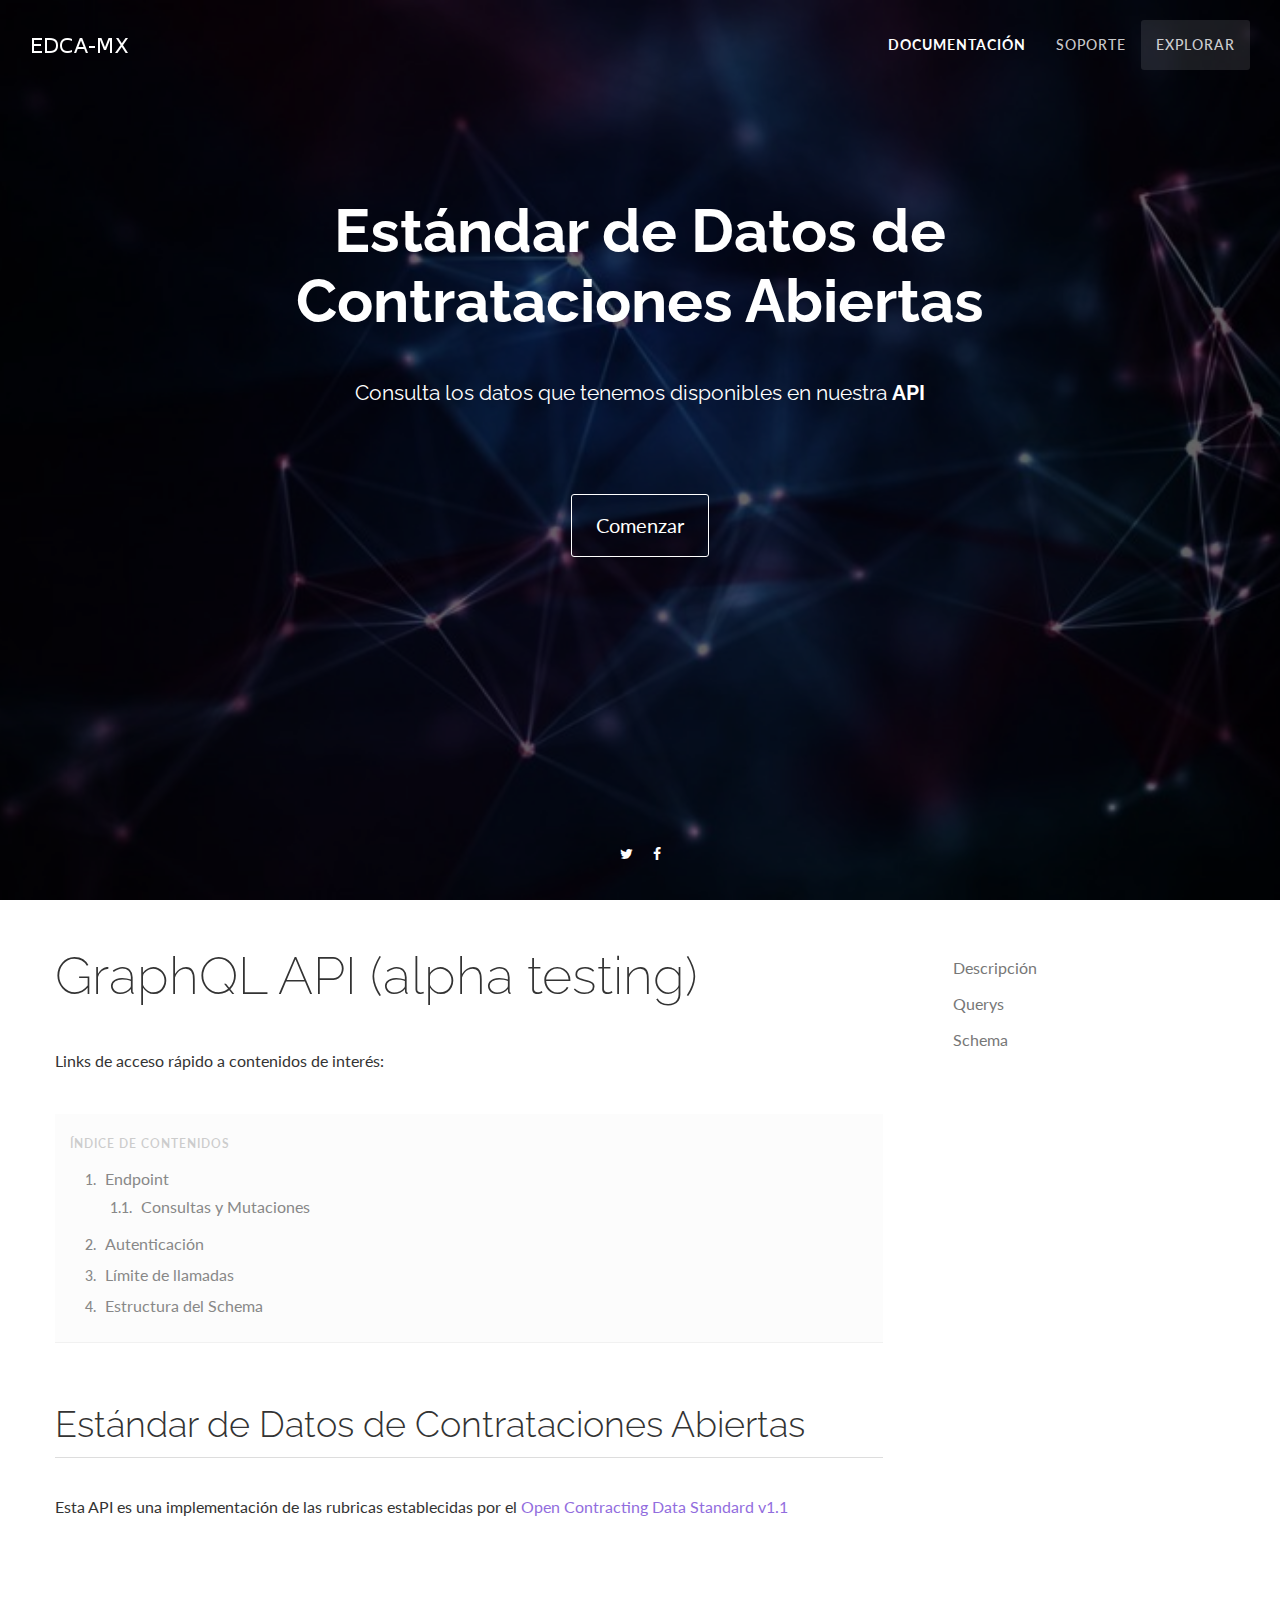
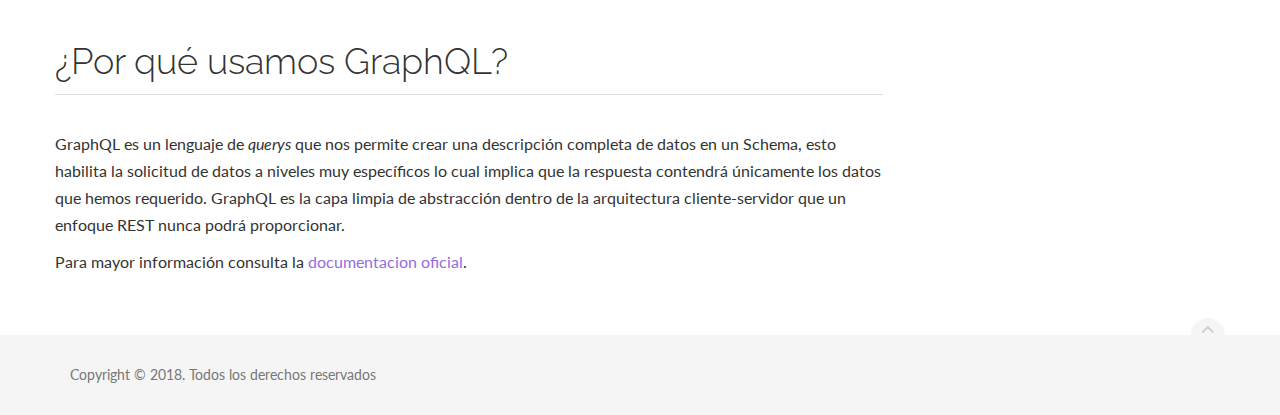
==== index.html @ fe16a972 "Add docs" ====
<!DOCTYPE html>
<html lang="en">
  <head>
    <meta charset="utf-8">
    <meta http-equiv="X-UA-Compatible" content="IE=edge">
    <meta name="viewport" content="width=device-width, initial-scale=1">
    <meta name="description" content="">
    <meta name="keywords" content="">

    <title>API-Docs</title>

    <!-- Styles -->
    <link href="assets/css/theDocs.all.css" rel="stylesheet">
    <link href="assets/css/custom.css" rel="stylesheet">
    <link href="assets/css/skin/skin-purple.css" rel="stylesheet">

    <!-- Fonts -->
    <link href='http://fonts.googleapis.com/css?family=Raleway:100,300,400,500%7CLato:300,400' rel='stylesheet' type='text/css'>

    <!-- Favicons -->
    <link rel="apple-touch-icon" href="/apple-touch-icon.png">
    <link rel="icon" href="assets/img/favicon.png">
  </head>

  <body>

    <header class="site-header navbar-fullwidth navbar-transparent">

      <!-- Top navbar & branding -->
      <nav class="navbar navbar-default">
        <div class="container">

          <!-- Toggle buttons and brand -->
          <div class="navbar-header">
            <button type="button" class="navbar-toggle" data-toggle="collapse" data-target="#navbar" aria-expanded="true" aria-controls="navbar">
              <span class="glyphicon glyphicon-option-vertical"></span>
            </button>

            <button type="button" class="navbar-toggle for-sidebar" data-toggle="offcanvas">
              <span class="icon-bar"></span>
              <span class="icon-bar"></span>
              <span class="icon-bar"></span>
            </button>

            <a class="navbar-brand" href="index.html"><img src="assets/img/logo.png" alt="logo"></a>
          </div>
          <!-- END Toggle buttons and brand -->

          <!-- Top navbar -->
          <div id="navbar" class="navbar-collapse collapse" aria-expanded="true" role="banner">
            <ul class="nav navbar-nav navbar-right">
              <li class="active"><a href="overview.html">Documentación</a></li>

              <li><a href="https://github.com/EDCA-MX/API/issues" target="_blank">Soporte</a></li>
              <li class="hero"><a href="https://tm-api-tests.herokuapp.com/">Explorar</a></li>
            </ul>
          </div>
          <!-- END Top navbar -->

        </div>
      </nav>
      <!-- END Top navbar & branding -->
      
      <!-- Banner -->
      <div class="banner banner-full-height overlay-black" style="background-image: url(assets/img/banner1.jpg);">
        <div class="container text-center">
          <h1><b>Estándar de Datos de Contrataciones Abiertas</b></h1>
          <h5>Consulta los datos que tenemos disponibles en nuestra <strong>API</strong> </h5>
          <br><br><br><br>
          <p><a class="btn btn-white btn-xl btn-outline" href="#comenzar" role="button"> Comenzar </a></p>
        </div>

        <ul class="social-icons">
          <li><a href="https://twitter.com/integridadmx"><i class="fa fa-twitter"></i></a></li>
          <li><a href="https://www.facebook.com/TransparenciaMexicana"><i class="fa fa-facebook"></i></a></li>
        </ul>
      </div>
      <!-- END Banner -->
      
    </header>


    <main id="comenzar" class="container">
      <div class="row">

        <!-- Main content -->
        <article class="col-md-9 col-sm-9 main-content" role="main">
          
          <header >
            <h1>GraphQL API (alpha testing) </h1>
            <p>Links de acceso rápido a contenidos de interés:</p>
            <ol class="toc">
              <li>
                <a href="overview.html#endpoint">Endpoint</a>
                <ol>
                  <li><a href="overview.html#mutationsnquerys">Consultas y Mutaciones</a></li>
                </ol>
              </li>
              <li><a href="#">Autenticación</a></li>
              <li><a href="#">Límite de llamadas</a></li>
              <li><a href="#">Estructura del Schema</a></li>
            </ol>
          </header>

          <section>
              <h2>Estándar de Datos de Contrataciones Abiertas</h2>
              <p>Esta API es una implementación de las rubricas establecidas por el <a href="http://standard.open-contracting.org/latest/en/">Open Contracting Data Standard v1.1</a></p>
            </section>

          <section>
            <h2>¿Por qué usamos GraphQL?</h2>
            <p></p>
            <p>GraphQL es un lenguaje de <i>querys</i> que nos permite crear una descripción completa de datos en un Schema, esto habilita la solicitud de datos a niveles muy específicos lo cual implica que la respuesta contendrá únicamente los datos que hemos requerido. GraphQL es la capa limpia de abstracción dentro de la arquitectura cliente-servidor que un enfoque REST nunca podrá proporcionar.</p>
            <p>Para mayor información consulta la <a href="http://graphql.org/">documentacion oficial</a>.</p>

          </section>
          
        </article>
        <!-- END Main content -->

        <!-- Sidebar -->
        <aside class="col-md-3 col-sm-3 sidebar">

          <ul class="sidenav dropable sticky">
            <li><a href="overview.html">Descripción</a>
              <ul>
                <li><a href="overview.html#endpoint">Endpoint</a></li>
                <li><a href="overview.html">Autenticación</a></li>
                <li><a href="overview.html">Limite de llamadas</a></li>
                <li><a href="overview.html">Estructura del Schema</a></li>
              </ul>
            </li>
            <li>
              <a  href="querys.html">Querys</a>
              <ul>
                  <li><a href="querys.html#publisher">Publicador</a></li>
                  <li><a href="querys.html#tenderers">Licitantes</a></li>
                  <li><a href="querys.html#budget">Presupuesto</a></li>
                </ul>
            </li>
          
            <li>
              <a href="schema.html">Schema</a>
              <ul>
                <li><a href="schema.html#global_data">Datos Globales</a></li>
                <li><a href="schema.html#parties">Organizaciones</a></li>
                <li><a href="schema.html#planning">Planeación</a></li>
                <li><a href="schema.html#tender">Licitación</a></li>
              </ul>
            </li>


            <!-- <li>
              <a href="#">Menu level</a>
              <ul class="dropable">
                <li><a href="#">Level 1</a></li>
                <li>
                  <a href="#">Level 1</a>
                  <ul>
                    <li><a href="#">Level 2</a></li>
                    <li>
                      <a href="#">Level 2</a>
                      <ul>
                        <li><a href="#">Level 3</a></li>
                        <li><a href="#">Level 3</a></li>
                      </ul>
                    </li>
                    <li><a href="#">Level 2</a></li>
                  </ul>
                </li>
                <li><a href="#">Level 1</a></li>
                <li><a href="#">Level 1</a></li>
              </ul>
            </li> -->

          </ul>

        </aside>
        <!-- END Sidebar -->


      </div>
    </main>

    <!-- Footer -->
    <footer class="site-footer">
      <div class="container">
        <a id="scroll-up" href="#"><i class="fa fa-angle-up"></i></a>

        <div class="row">
          <div class="col-md-6 col-sm-6">
            <p>Copyright &copy; 2018. Todos los derechos reservados</p>
          </div>
          <div class="col-md-6 col-sm-6">
            <ul class="footer-menu">
              <!-- <li><a href="page_changelog.html">Actualizaciones</a></li>
              <li><a href="mailto:support@thetheme.io">Contacto</a></li> -->
            </ul>
          </div>
        </div>
      </div>
    </footer>
    <!-- END Footer -->

    <!-- Scripts -->
    <script src="assets/js/theDocs.all.js"></script>
    <script src="assets/js/custom.js"></script>

  </body>
</html>
---- assets/css/custom.css ----
.code-snippet .code-preview::after {
    content: "Ejemplo";
  }
---- assets/css/skin/skin-purple.css ----
.navbar-default.navbar-light li > a:focus,
.navbar-default.navbar-light li > a:hover,
.navbar-default.navbar-light .active > a,
.navbar-default.navbar-light .active > a:focus,
.navbar-default.navbar-light .active > a:hover,
.navbar-default.navbar-light .open > a:focus,
.navbar-default.navbar-light .open > a:hover,
.navbar-default.navbar-light .open > a,
.sidenav a.active,
.sidenav a:hover,
.sidenav > li > a.active,
.sidenav > li > a:hover,
.sidenav li.active > a,
.sidebar-boxed .sidenav > li > a:hover,
.sidebar-boxed .sidenav > li > a.open,
a,
a:focus,
a:hover,
h1 a:before,
h2 a:before,
h3 a:before,
.toc a:hover,
.toc a:active,
.tabs-text .nav-tabs > li.active a,
.tabs-btn .nav-tabs li.active a,
.code-tabs .languages .btn.active,
.code-tabs .languages .btn:active,
.promo > .fa,
.promo > .glyphicon,
.pagination > li > a:focus,
.pagination > li > a:hover,
.pagination > li > span:focus,
.pagination > li > span:hover,
.pager li > a:hover {
  color: #926dde;
}

.site-header .navbar,
.sidenav > li > ul li.active a:before,
.sidenav > li > ul a.active:before,
.sidebar-line .sidenav li.active > a:before,
.sidebar-line .sidenav a.active:before,
.carousel.indicators-out .carousel-indicators .active,
.pagination > .active > a,
.pagination > .active > a:focus,
.pagination > .active > a:hover,
.pagination > .active > span,
.pagination > .active > span:focus,
.pagination > .active > span:hover {
  background-color: #926dde;
}

.carousel.indicators-out .carousel-indicators li {
  border-color: #926dde;
}

.tabs-text .nav-tabs > li.active {
  border-bottom-color: #926dde;
}

.grid-view li {
  border-top-color: #926dde;
}

@media screen and (max-width: 767px) {
  .navbar {
    background-color: #926dde !important;
  }
}

/*# sourceMappingURL=skin-purple.css.map */
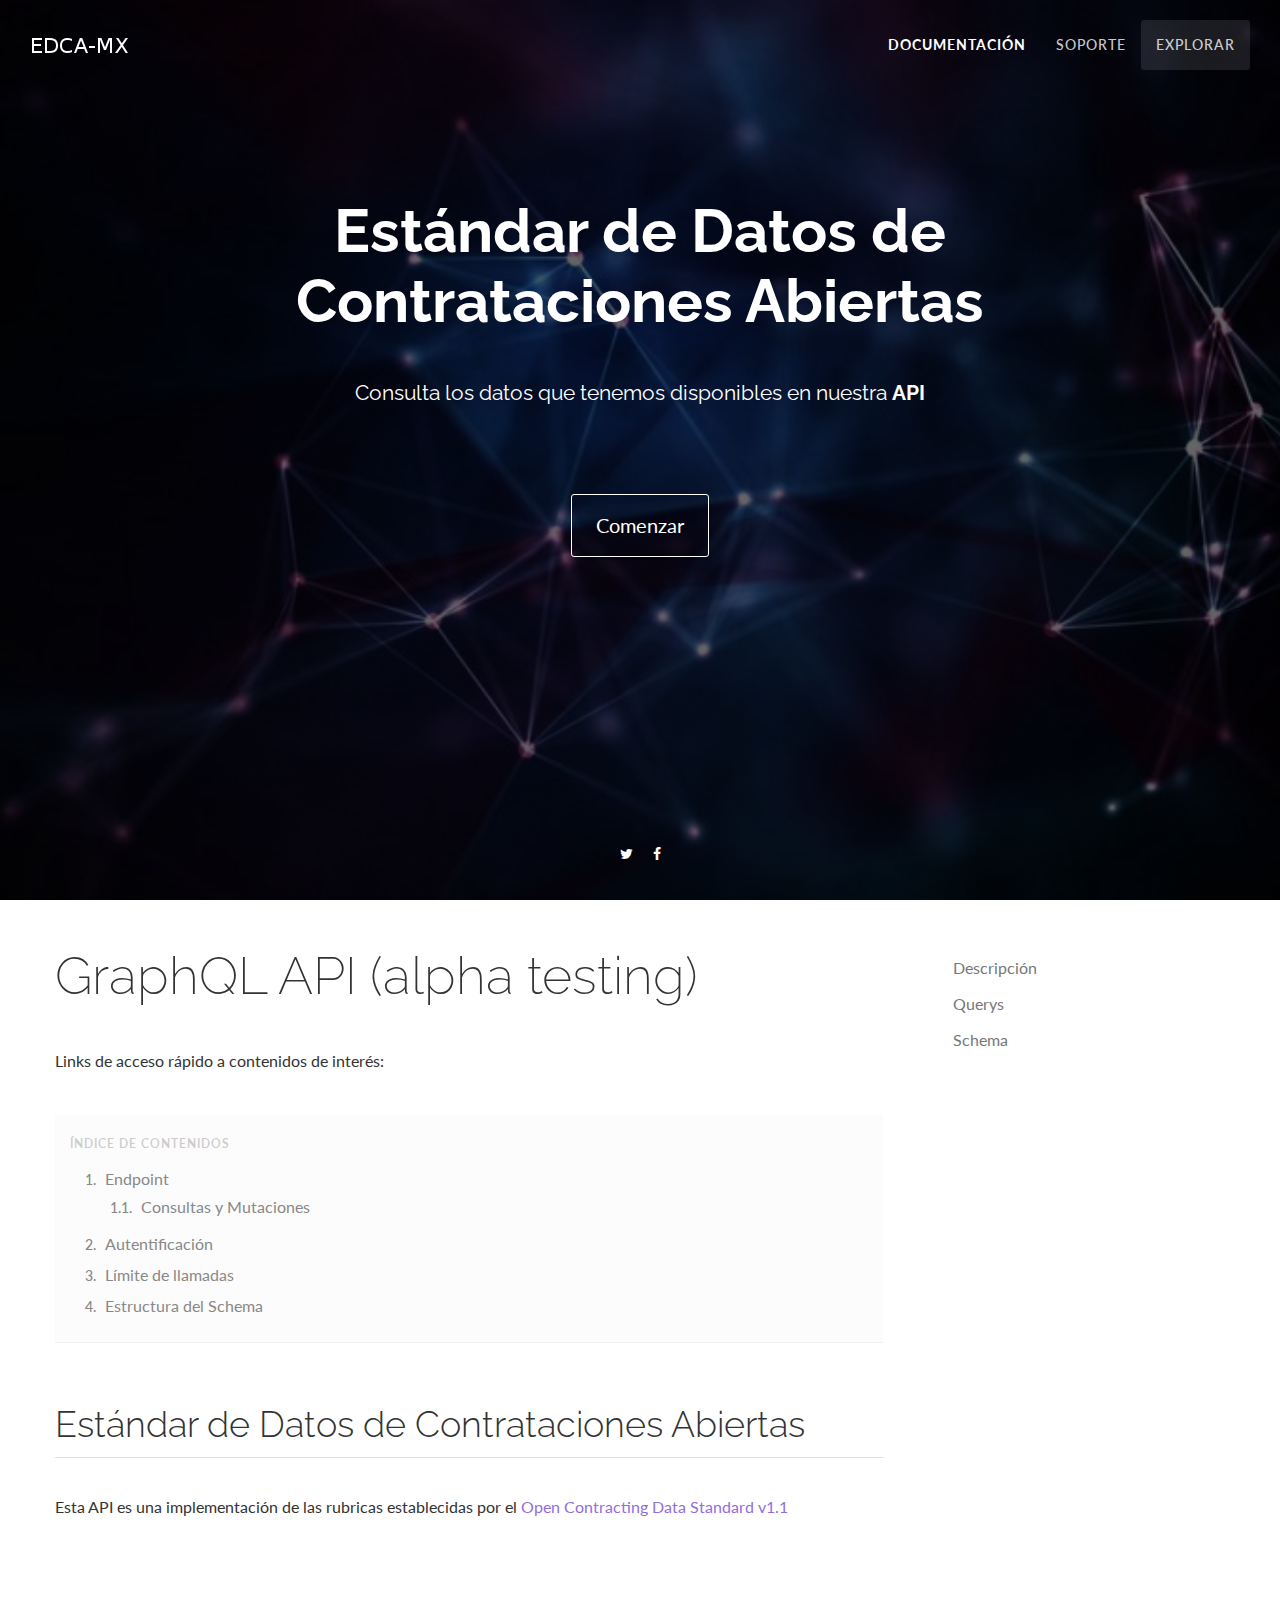
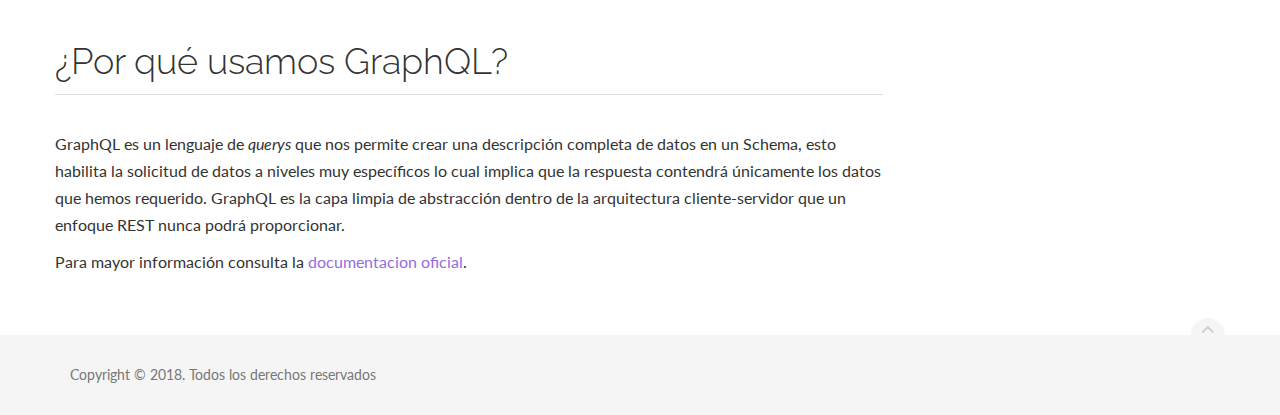
==== commit b7b07372: "Fix typo" ====
--- a/index.html
+++ b/index.html
@@ -96,7 +96,7 @@
                   <li><a href="overview.html#mutationsnquerys">Consultas y Mutaciones</a></li>
                 </ol>
               </li>
-              <li><a href="#">Autenticación</a></li>
+              <li><a href="#">Autentificación</a></li>
               <li><a href="#">Límite de llamadas</a></li>
               <li><a href="#">Estructura del Schema</a></li>
             </ol>
@@ -125,7 +125,7 @@
             <li><a href="overview.html">Descripción</a>
               <ul>
                 <li><a href="overview.html#endpoint">Endpoint</a></li>
-                <li><a href="overview.html">Autenticación</a></li>
+                <li><a href="overview.html">Autentificación</a></li>
                 <li><a href="overview.html">Limite de llamadas</a></li>
                 <li><a href="overview.html">Estructura del Schema</a></li>
               </ul>
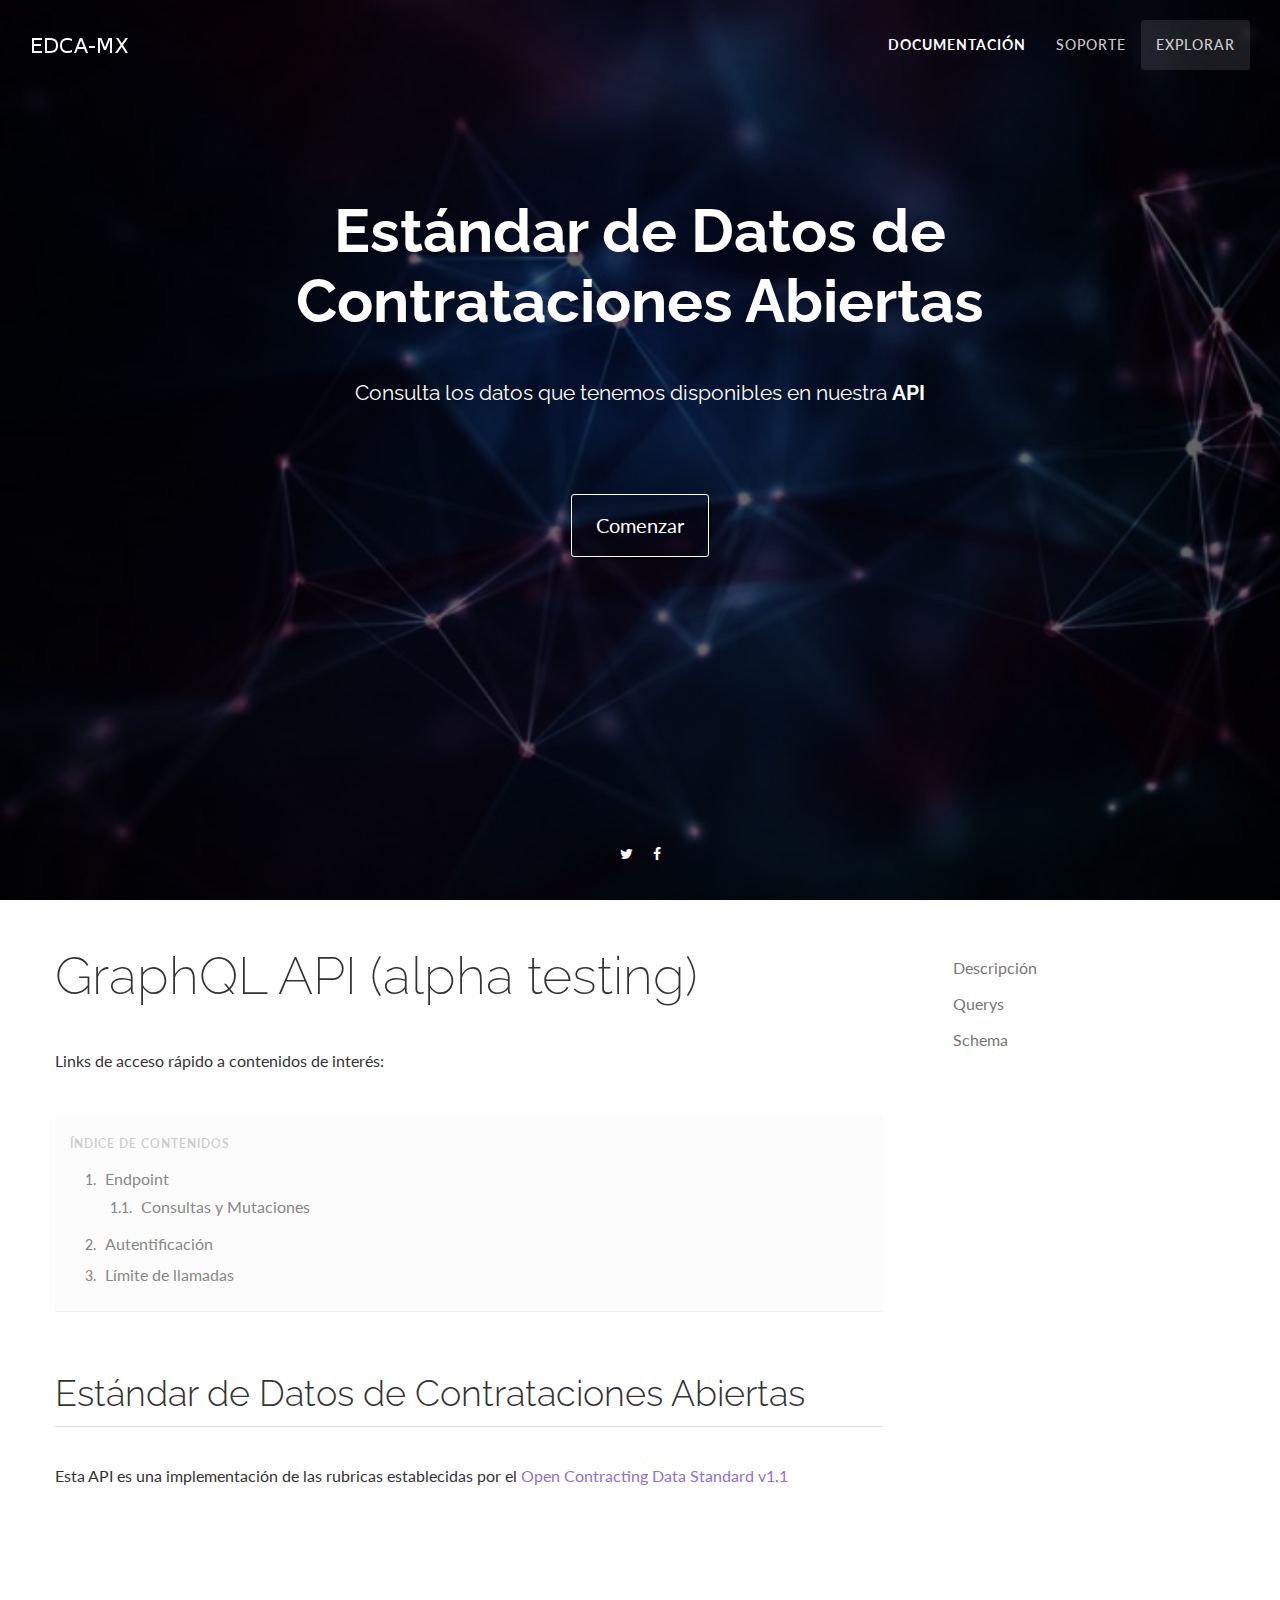
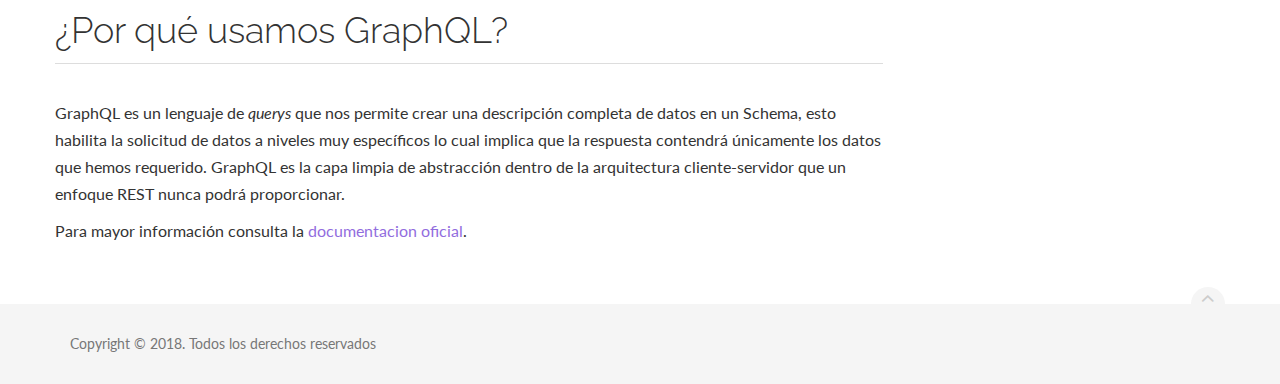
==== commit 2f65f0c3: "Fix typo" ====
--- a/index.html
+++ b/index.html
@@ -98,7 +98,6 @@
               </li>
               <li><a href="#">Autentificación</a></li>
               <li><a href="#">Límite de llamadas</a></li>
-              <li><a href="#">Estructura del Schema</a></li>
             </ol>
           </header>
 
@@ -127,7 +126,6 @@
                 <li><a href="overview.html#endpoint">Endpoint</a></li>
                 <li><a href="overview.html">Autentificación</a></li>
                 <li><a href="overview.html">Limite de llamadas</a></li>
-                <li><a href="overview.html">Estructura del Schema</a></li>
               </ul>
             </li>
             <li>
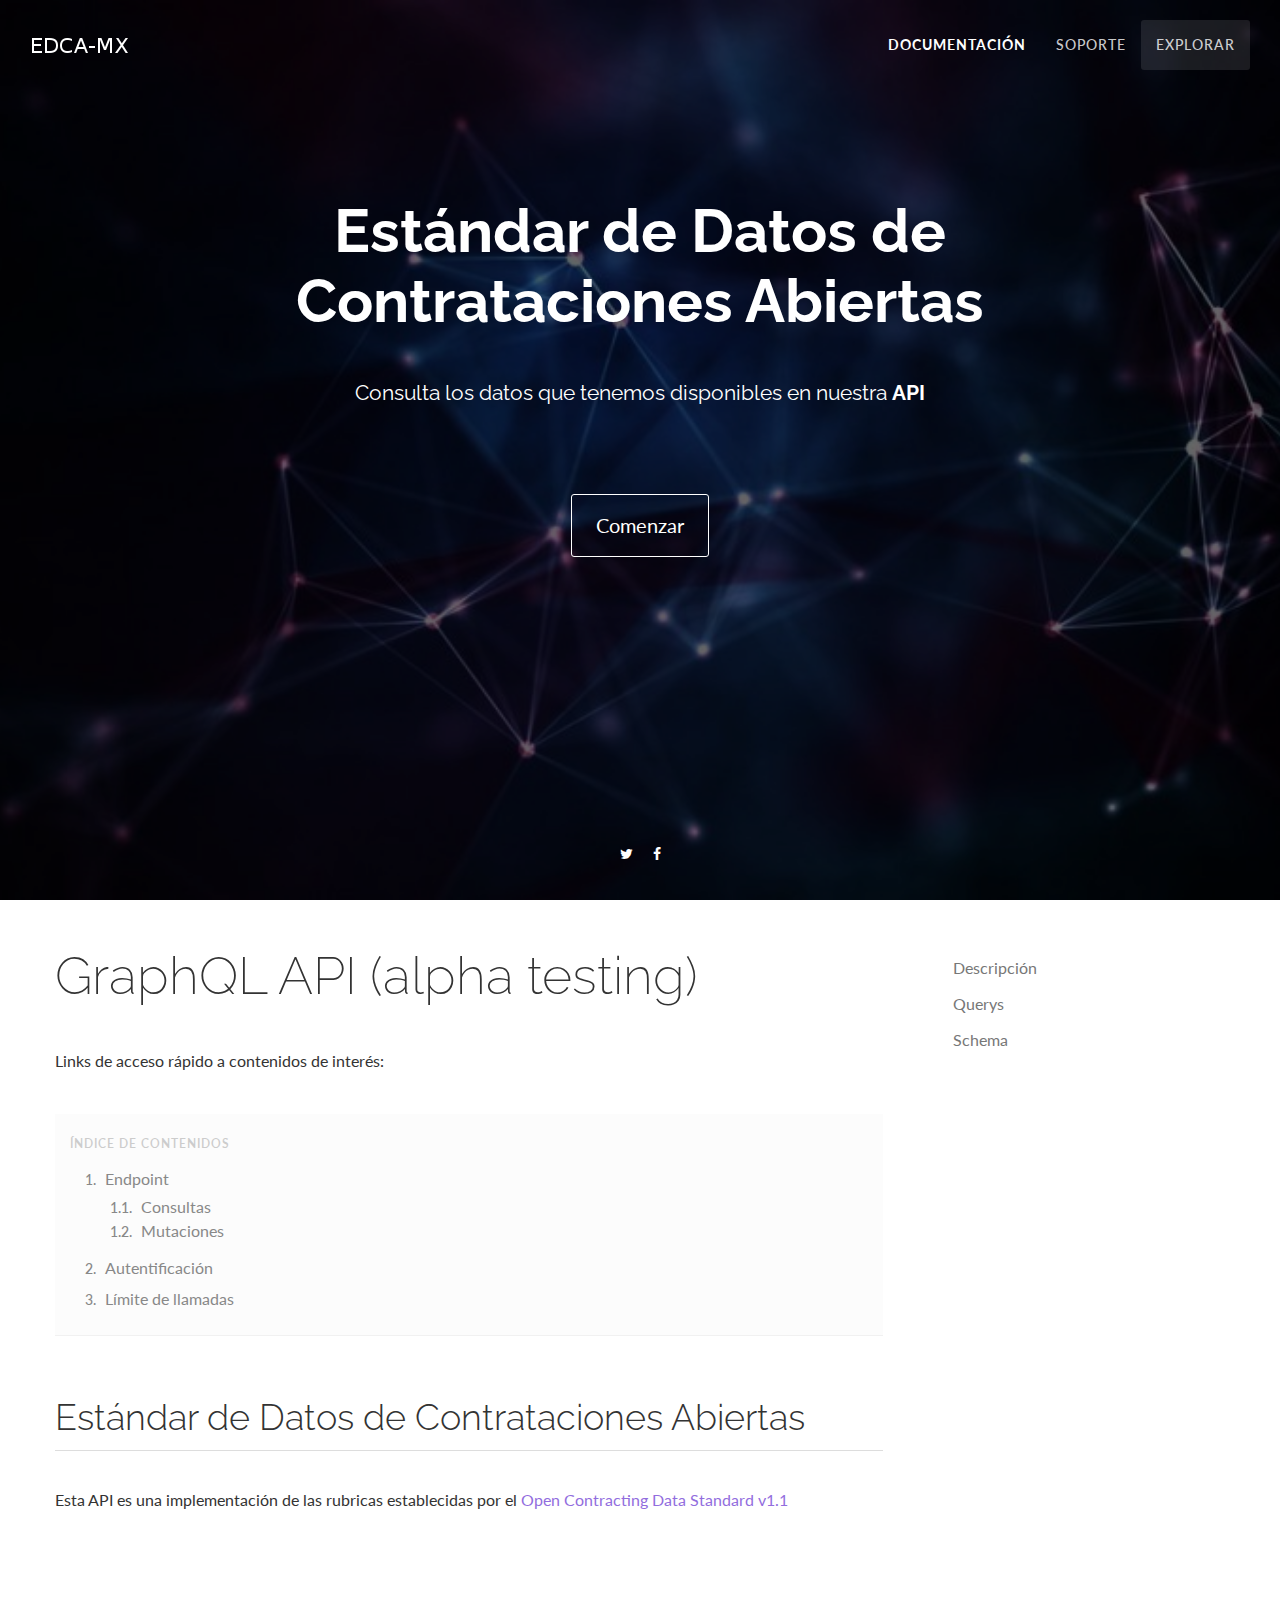
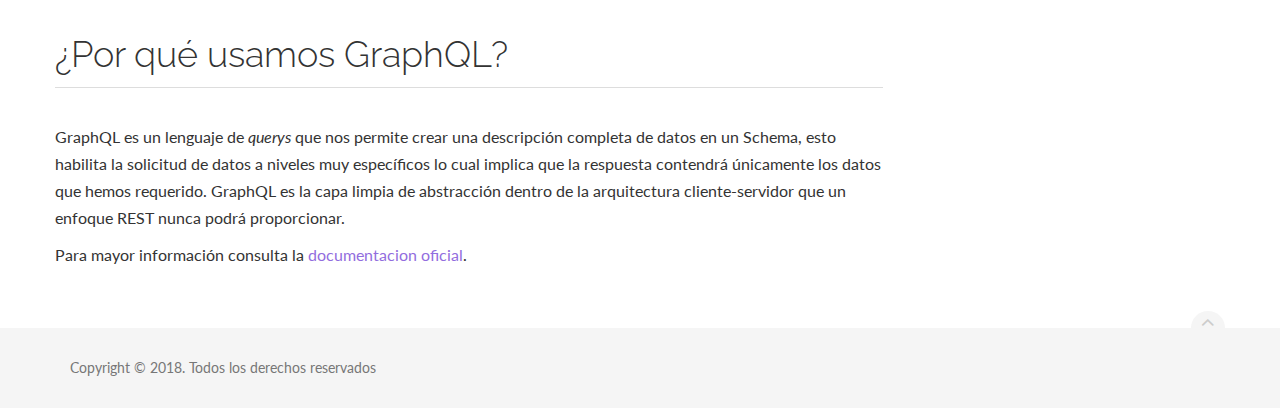
==== commit 6fdc3ec2: "Edit description" ====
--- a/index.html
+++ b/index.html
@@ -93,7 +93,8 @@
               <li>
                 <a href="overview.html#endpoint">Endpoint</a>
                 <ol>
-                  <li><a href="overview.html#mutationsnquerys">Consultas y Mutaciones</a></li>
+                  <li><a href="overview.html#querys">Consultas</a></li>
+                  <li><a href="overview.html#mutation">Mutaciones</a></li>
                 </ol>
               </li>
               <li><a href="#">Autentificación</a></li>
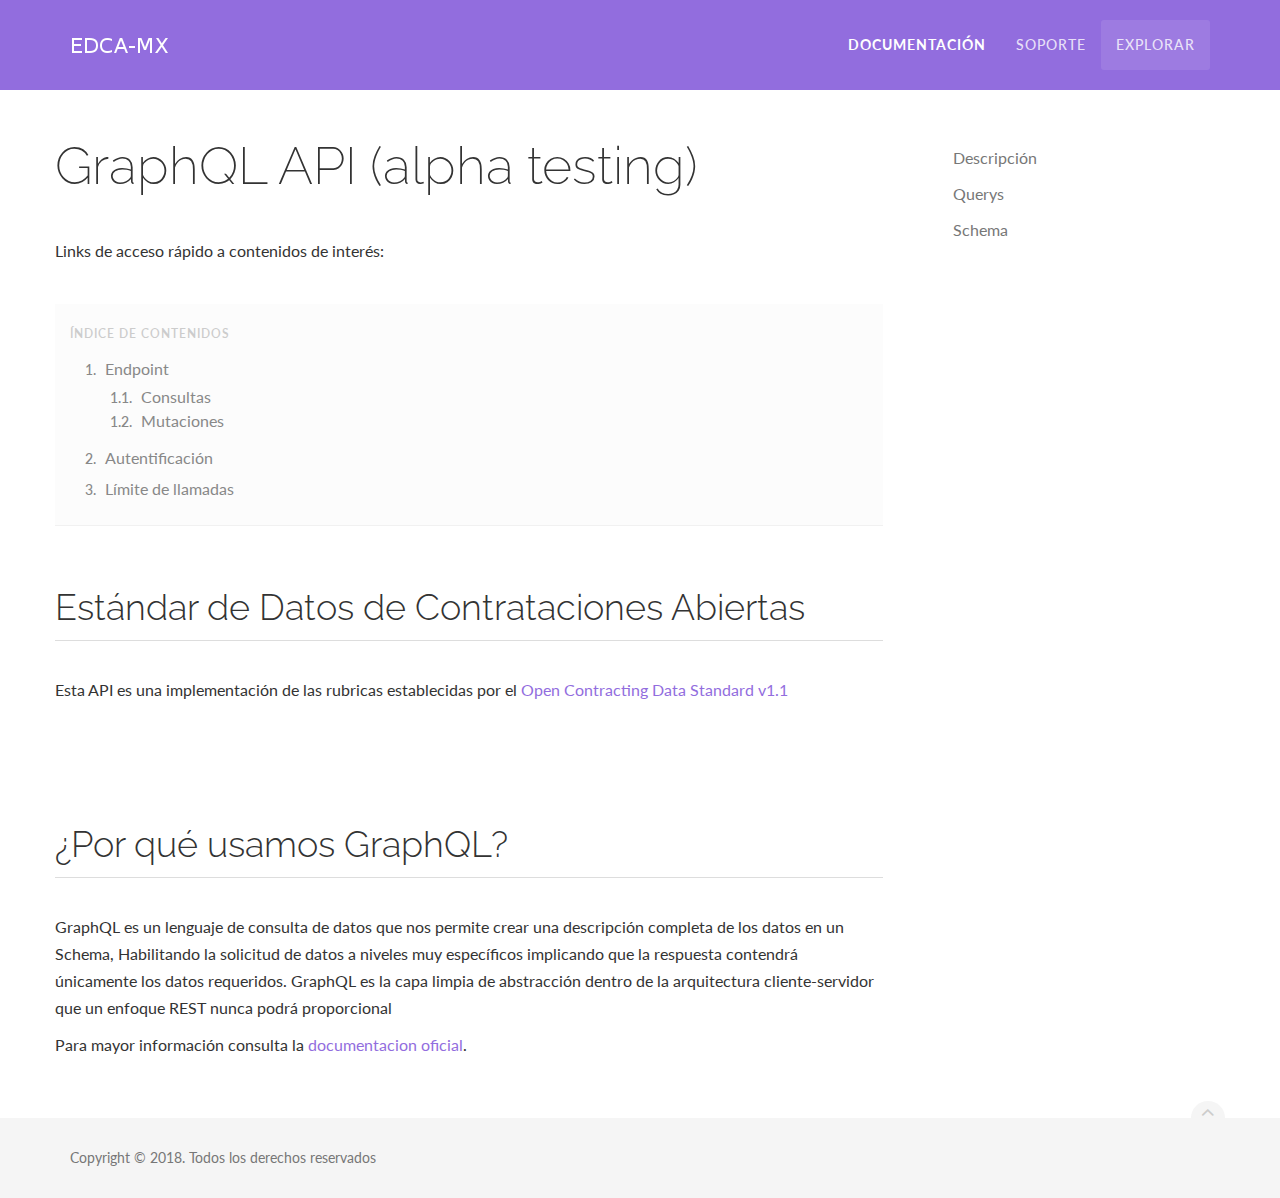
==== commit d8d9a493: "Romove Banner" ====
--- a/index.html
+++ b/index.html
@@ -24,7 +24,7 @@
 
   <body>
 
-    <header class="site-header navbar-fullwidth navbar-transparent">
+    <header class="site-header">
 
       <!-- Top navbar & branding -->
       <nav class="navbar navbar-default">
@@ -60,23 +60,7 @@
         </div>
       </nav>
       <!-- END Top navbar & branding -->
-      
-      <!-- Banner -->
-      <div class="banner banner-full-height overlay-black" style="background-image: url(assets/img/banner1.jpg);">
-        <div class="container text-center">
-          <h1><b>Estándar de Datos de Contrataciones Abiertas</b></h1>
-          <h5>Consulta los datos que tenemos disponibles en nuestra <strong>API</strong> </h5>
-          <br><br><br><br>
-          <p><a class="btn btn-white btn-xl btn-outline" href="#comenzar" role="button"> Comenzar </a></p>
-        </div>
-
-        <ul class="social-icons">
-          <li><a href="https://twitter.com/integridadmx"><i class="fa fa-twitter"></i></a></li>
-          <li><a href="https://www.facebook.com/TransparenciaMexicana"><i class="fa fa-facebook"></i></a></li>
-        </ul>
-      </div>
-      <!-- END Banner -->
-      
+
     </header>
 
 
@@ -110,7 +94,15 @@
           <section>
             <h2>¿Por qué usamos GraphQL?</h2>
             <p></p>
-            <p>GraphQL es un lenguaje de <i>querys</i> que nos permite crear una descripción completa de datos en un Schema, esto habilita la solicitud de datos a niveles muy específicos lo cual implica que la respuesta contendrá únicamente los datos que hemos requerido. GraphQL es la capa limpia de abstracción dentro de la arquitectura cliente-servidor que un enfoque REST nunca podrá proporcionar.</p>
+
+            <p>
+                GraphQL es un lenguaje de consulta de datos que nos permite crear
+                una descripción completa de los datos en un Schema,
+                Habilitando la solicitud de datos a niveles muy específicos
+                implicando que la respuesta contendrá únicamente los datos requeridos.
+                GraphQL es la capa limpia de abstracción dentro de la arquitectura cliente-servidor
+                que un enfoque REST nunca podrá proporcional
+            </p>
             <p>Para mayor información consulta la <a href="http://graphql.org/">documentacion oficial</a>.</p>
 
           </section>
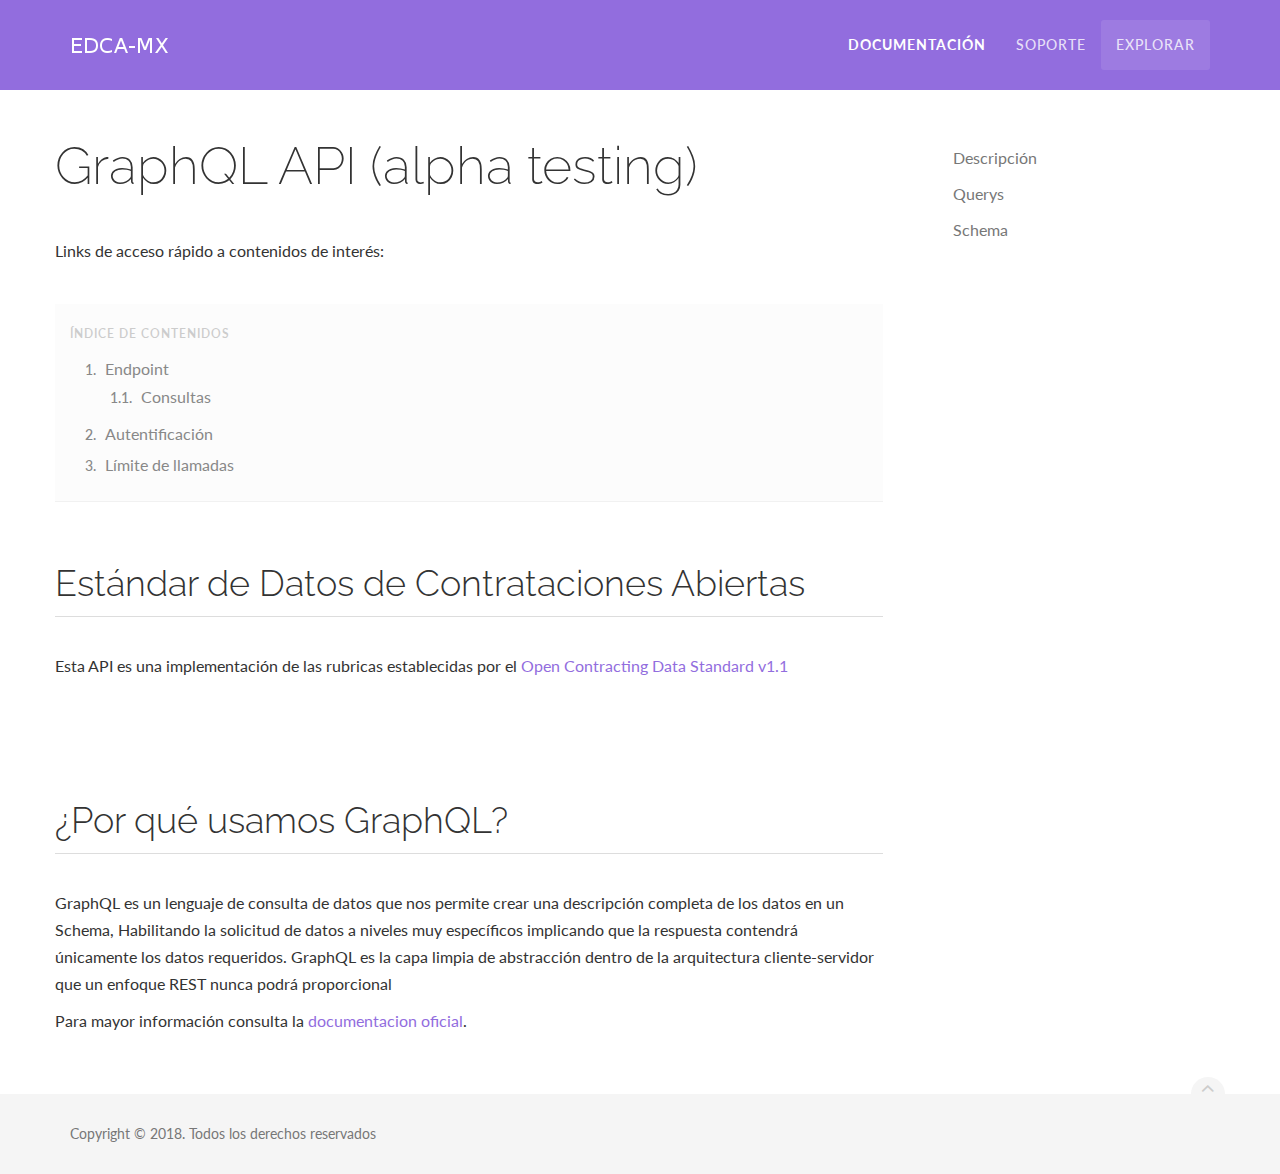
==== commit 6f5f4958: "Fix links" ====
--- a/index.html
+++ b/index.html
@@ -78,7 +78,6 @@
                 <a href="overview.html#endpoint">Endpoint</a>
                 <ol>
                   <li><a href="overview.html#querys">Consultas</a></li>
-                  <li><a href="overview.html#mutation">Mutaciones</a></li>
                 </ol>
               </li>
               <li><a href="#">Autentificación</a></li>
